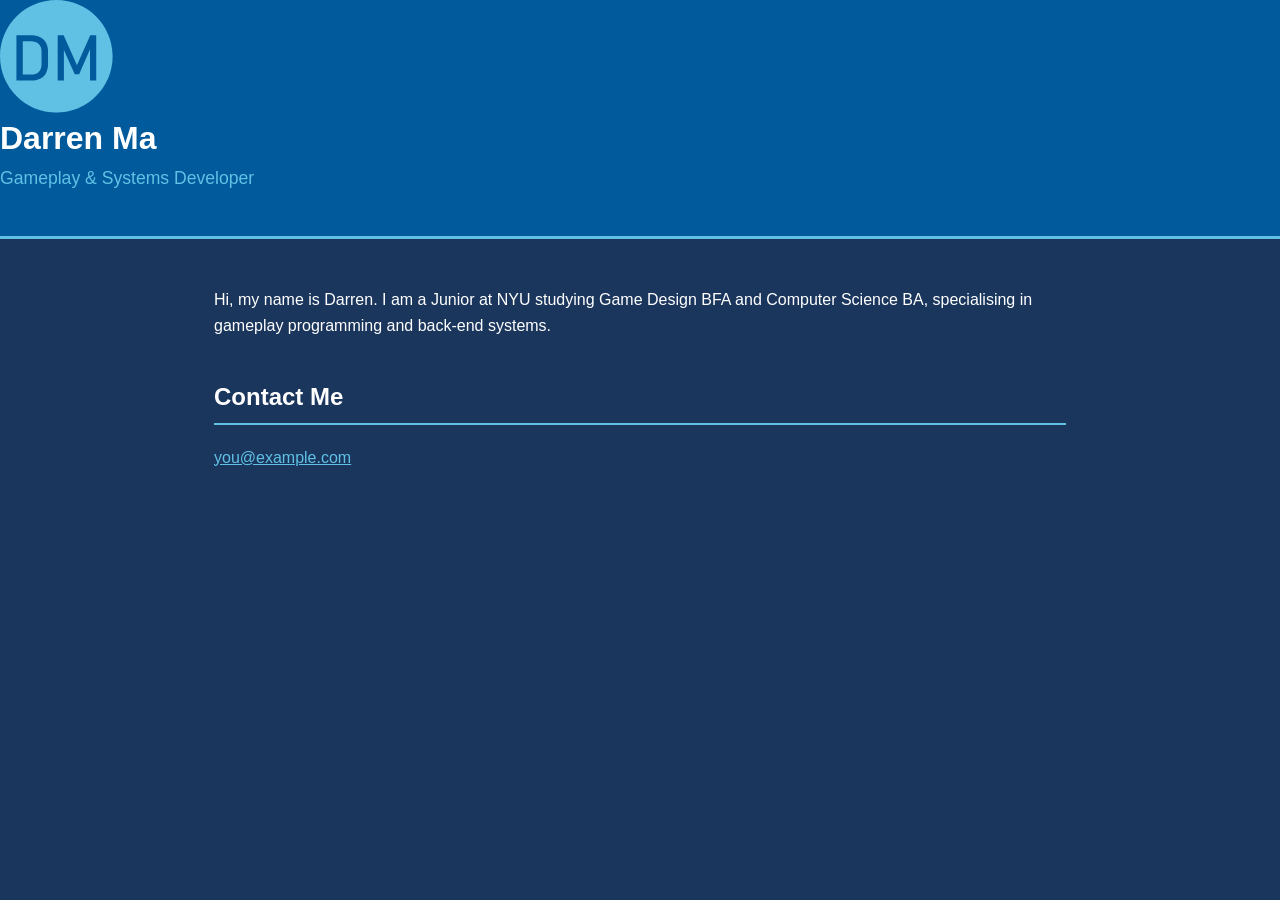
==== index.html @ 1d28086a "Updated Links" ====
<!DOCTYPE html>
<html lang="en">

<head>
  <meta charset="UTF-8">
  <meta name="viewport" content="width=device-width, initial-scale=1">
  <title>Darren Ma | Gameplay & Systems Developer</title>
  <meta name="description" content="Portfolio of Darren Ma, gameplay and systems developer.">
  <link rel="stylesheet" href="css/style.css">
</head>

<body>
  <header class="site-header">
    <a href="./index.html" class="logo" aria-label="Darren Ma home">
      <svg xmlns="http://www.w3.org/2000/svg" viewBox="0 0 338.34 317.59" role="img">
        <title>Darren Ma Game Development Portfolio</title>
        <a href="./index.html" class="logo" aria-label="Darren Ma home">
			<svg xmlns="http://www.w3.org/2000/svg" viewBox="0 0 338.34 317.59" role="img">
				<title>Darren Ma Game Development Portfolio</title>
				<path class="logo-fill" d="M109.27,123.81c-5.19-4.89-12.5-7.34-21.93-7.34h-23.12v93.69h23.12c9.43,0,16.74-2.45,21.93-7.34,5.19-4.89,7.78-11.79,7.78-20.7v-37.62c0-8.91-2.59-15.81-7.78-20.7Z"/>
				<path class="logo-fill" d="M158.8,0C71.1,0,0,71.1,0,158.8s71.1,158.8,158.8,158.8,158.8-71.1,158.8-158.8S246.5,0,158.8,0ZM135.42,181.42c0,9.67-1.9,17.93-5.71,24.79-3.81,6.86-9.36,12.07-16.66,15.64-7.29,3.58-16.07,5.36-26.32,5.36h-40.43v-127.79h40.52c10.25,0,19.01,1.79,26.28,5.36,7.26,3.57,12.8,8.79,16.61,15.64,3.81,6.86,5.71,15.12,5.71,24.79v36.21ZM253.81,227.21v-88.07l-30.59,70.31h-12.48l-30.59-68.6v86.36h-17.49v-127.79h16.79l37.53,84.38,37.53-84.38h16.79v127.79h-17.49Z"/>
			</svg>
		</a>
      </svg>
    </a>
    <div>
      <h1>Darren Ma</h1>
      <p class="tagline">Gameplay & Systems Developer</p>

	  <ul class="social-links">
		<li>
			<a href="https://github.com/darrenma16" aria-label="GitHub">
			<svg fill="currentColor" aria-hidden="true"><use href="images/icons.svg#icon-github"/></svg>
			</a>
		</li>
		<li>
			<a href="https://www.linkedin.com/in/darren-ma-b28ab3247/" aria-label="LinkedIn">
			<svg fill="currentColor" aria-hidden="true"><use href="images/icons.svg#icon-linkedin"/></svg>
			</a>
		</li>
		<li>
			<a href="https://darrenma16.itch.io/" aria-label="itch.io">
			<svg fill="currentColor" aria-hidden="true"><use href="images/icons.svg#icon-itchio"/></svg>
			</a>
		</li>
		<li>
			<a href="darrenmaholam16@gmail.com" aria-label="Email">
			<svg fill="currentColor" aria-hidden="true"><use href="images/icons.svg#icon-email"/></svg>
			</a>
		</li>
	</ul>
    </div>
  </header>

  <main>
    <section>
      <p>Hi, my name is Darren. I am a Junior at NYU studying Game Design BFA and
        Computer Science BA, specialising in gameplay programming and back-end systems.</p>
    </section>

    <section>
      <h2>Contact Me</h2>
      <p><a href="mailto:you@example.com">you@example.com</a></p>
    </section>
  </main>
</body>
</html>
---- css/style.css ----
:root {

  --blue-1: #1B365D;
  --blue-2: #005A9C;
  --blue-3: #60C1E5;
  --blue-4: #A0E0EF;

  --bg: var(--blue-1);
  --surface: var(--blue-2);
  --text: #ffffff;
  --accent: var(--blue-3);
  --accent-hover: var(--blue-4);
  --border: var(--blue-3);

  --font: Helvetica, Arial, sans-serif;
}

* { box-sizing: border-box; }

body {
  margin: 0;
  background: var(--bg);
  color: var(--text);
  font-family: var(--font);
  line-height: 1.6;
}

.site-header {
  background: var(--surface);
  border-bottom: 3px solid var(--border);
}

.header-inner,
main {
  max-width: 900px;
  margin: 0 auto;
  padding: 2rem 1.5rem;
}

.header-inner {
  display: flex;
  flex-wrap: wrap;
  align-items: center;
  gap: 1.5rem;
}

.social-links {
  display: flex;
  flex-wrap: wrap;
  gap: 1.25rem;
  list-style: none;
  padding: 0;
  margin: 0.75rem 0 0;
}

.social-links a {
  display: block;
  color: var(--accent);
  transition: color 0.3s ease, transform 0.2s ease;
}

.social-links a:hover,
.social-links a:focus-visible {
  color: #ffffff;
  transform: translateY(-2px);
}

.social-links svg {
  width: 32px;
  height: 32px;
  display: block;
}

.logo svg { width: 120px; height: auto; display: block; }
.logo-fill { fill: var(--accent); transition: fill 0.3s ease; }
.logo:hover .logo-fill,
.logo:focus-visible .logo-fill { fill: #ffffff; }

h1 { margin: 0; font-size: 2rem; }
h2 {
  margin-top: 2.5rem;
  padding-bottom: 0.4rem;
  border-bottom: 2px solid var(--border);
}
.tagline { margin: 0; font-size: 1.1rem; color: var(--accent); }

a { color: var(--accent); }
a:hover,
a:focus-visible { color: var(--accent-hover); }
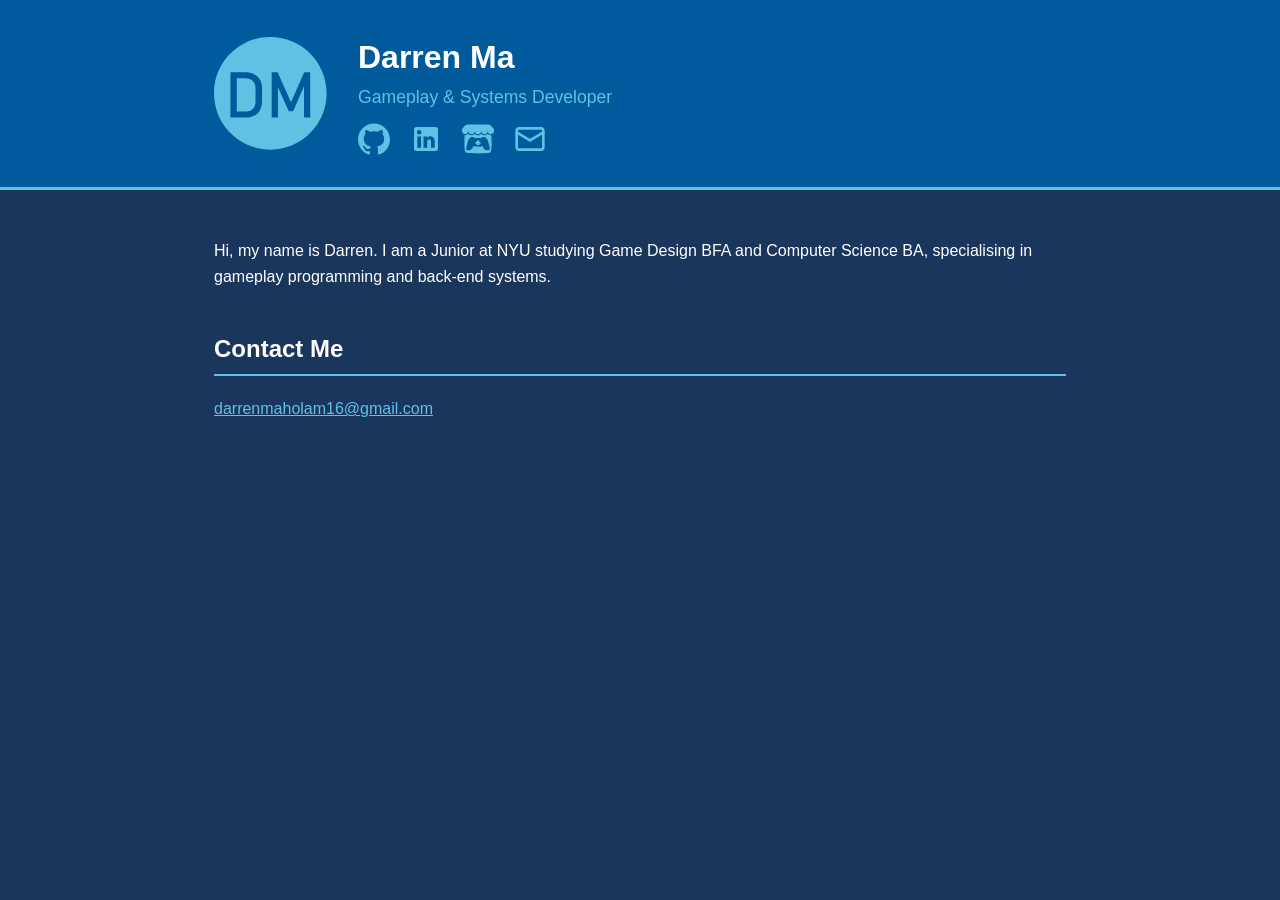
==== commit 4147a1b1: "Fixed Changes" ====
--- a/index.html
+++ b/index.html
@@ -10,45 +10,73 @@
 </head>
 
 <body>
+  <!-- Icon sprite (hidden, referenced by the links below) -->
+  <svg xmlns="http://www.w3.org/2000/svg" width="0" height="0"
+       style="position:absolute" aria-hidden="true">
+
+    <symbol id="icon-github" viewBox="0 0 24 24">
+      <path d="M12 .297c-6.63 0-12 5.373-12 12 0 5.303 3.438 9.8 8.205 11.385.6.113.82-.258.82-.577 0-.285-.01-1.04-.015-2.04-3.338.724-4.042-1.61-4.042-1.61C4.422 18.07 3.633 17.7 3.633 17.7c-1.087-.744.084-.729.084-.729 1.205.084 1.838 1.236 1.838 1.236 1.07 1.835 2.809 1.305 3.495.998.108-.776.417-1.305.76-1.605-2.665-.3-5.466-1.332-5.466-5.93 0-1.31.465-2.38 1.235-3.22-.135-.303-.54-1.523.105-3.176 0 0 1.005-.322 3.3 1.23.96-.267 1.98-.399 3-.405 1.02.006 2.04.138 3 .405 2.28-1.552 3.285-1.23 3.285-1.23.645 1.653.24 2.873.12 3.176.765.84 1.23 1.91 1.23 3.22 0 4.61-2.805 5.625-5.475 5.92.42.36.81 1.096.81 2.22 0 1.606-.015 2.896-.015 3.286 0 .315.21.69.825.57C20.565 22.092 24 17.592 24 12.297c0-6.627-5.373-12-12-12"/>
+    </symbol>
+
+    <symbol id="icon-linkedin" viewBox="0 0 24 24">
+      <path fill-rule="evenodd" clip-rule="evenodd" d="M19 3A2 2 0 0 1 21 5V19A2 2 0 0 1 19 21H5A2 2 0 0 1 3 19V5A2 2 0 0 1 5 3H19ZM18.5 18.5V13.2A3.26 3.26 0 0 0 15.24 9.94C14.39 9.94 13.4 10.46 12.92 11.24V10.13H10.13V18.5H12.92V13.57C12.92 12.8 13.54 12.17 14.31 12.17A1.4 1.4 0 0 1 15.71 13.57V18.5H18.5ZM6.88 8.56A1.68 1.68 0 0 0 8.56 6.88C8.56 5.95 7.81 5.19 6.88 5.19A1.69 1.69 0 0 0 5.19 6.88C5.19 7.81 5.95 8.56 6.88 8.56ZM8.27 18.5V10.13H5.5V18.5H8.27Z"/>
+    </symbol>
+
+    <symbol id="icon-itchio" viewBox="0 0 24 24">
+      <path d="M3.13 1.338C2.08 1.96.02 4.328 0 4.95v1.03c0 1.303 1.22 2.45 2.325 2.45 1.33 0 2.436-1.102 2.436-2.41 0 1.308 1.07 2.41 2.4 2.41 1.328 0 2.362-1.102 2.362-2.41 0 1.308 1.137 2.41 2.466 2.41h.024c1.33 0 2.466-1.102 2.466-2.41 0 1.308 1.034 2.41 2.363 2.41 1.33 0 2.4-1.102 2.4-2.41 0 1.308 1.106 2.41 2.435 2.41C22.78 8.43 24 7.282 24 5.98V4.95c-.02-.62-2.082-2.99-3.13-3.612-3.253-.114-5.508-.134-8.87-.133-3.362 0-7.945.053-8.87.133zm6.376 6.477a2.74 2.74 0 0 1-.468.602c-.5.49-1.19.795-1.947.795a2.786 2.786 0 0 1-1.95-.795c-.182-.178-.32-.37-.446-.59-.127.222-.303.412-.486.59a2.788 2.788 0 0 1-1.95.795c-.092 0-.187-.025-.264-.052-.107 1.113-.152 2.176-.168 2.95v.005l-.006 1.167c.02 2.334-.23 7.564 1.03 8.85 1.952.454 5.545.662 9.15.663 3.605 0 7.198-.21 9.15-.664 1.26-1.284 1.01-6.514 1.03-8.848l-.006-1.167v-.004c-.016-.775-.06-1.838-.168-2.95-.077.026-.172.052-.263.052a2.788 2.788 0 0 1-1.95-.795c-.184-.178-.36-.368-.486-.59-.127.22-.265.412-.447.59a2.786 2.786 0 0 1-1.95.794c-.76 0-1.446-.303-1.948-.793a2.74 2.74 0 0 1-.468-.602 2.738 2.738 0 0 1-.463.602 2.787 2.787 0 0 1-1.95.794h-.16a2.787 2.787 0 0 1-1.95-.793 2.738 2.738 0 0 1-.464-.602zm-2.004 2.59v.002c.795.002 1.5 0 2.373.953.687-.072 1.406-.108 2.125-.107.72 0 1.438.035 2.125.107.873-.953 1.578-.95 2.372-.953.376 0 1.876 0 2.92 2.934l1.123 4.028c.832 2.995-.266 3.068-1.636 3.07-2.03-.075-3.156-1.55-3.156-3.025-1.124.184-2.436.276-3.748.277-1.312 0-2.624-.093-3.748-.277 0 1.475-1.125 2.95-3.156 3.026-1.37-.004-2.468-.077-1.636-3.072l1.122-4.027c1.045-2.934 2.545-2.934 2.92-2.934zM12 12.714c-.002.002-2.14 1.964-2.523 2.662l1.4-.056v1.22c0 .056.56.033 1.123.007.562.026 1.124.05 1.124-.008v-1.22l1.4.055C14.138 14.677 12 12.713 12 12.713z"/>
+    </symbol>
+
+    <symbol id="icon-email" viewBox="0 0 24 24">
+      <g fill="none" stroke="currentColor" stroke-width="2"
+         stroke-linecap="round" stroke-linejoin="round">
+        <rect x="2" y="4" width="20" height="16" rx="2"/>
+        <path d="m22 7-10 6L2 7"/>
+      </g>
+    </symbol>
+
+  </svg>
+
   <header class="site-header">
-    <a href="./index.html" class="logo" aria-label="Darren Ma home">
-      <svg xmlns="http://www.w3.org/2000/svg" viewBox="0 0 338.34 317.59" role="img">
-        <title>Darren Ma Game Development Portfolio</title>
-        <a href="./index.html" class="logo" aria-label="Darren Ma home">
-			<svg xmlns="http://www.w3.org/2000/svg" viewBox="0 0 338.34 317.59" role="img">
-				<title>Darren Ma Game Development Portfolio</title>
-				<path class="logo-fill" d="M109.27,123.81c-5.19-4.89-12.5-7.34-21.93-7.34h-23.12v93.69h23.12c9.43,0,16.74-2.45,21.93-7.34,5.19-4.89,7.78-11.79,7.78-20.7v-37.62c0-8.91-2.59-15.81-7.78-20.7Z"/>
-				<path class="logo-fill" d="M158.8,0C71.1,0,0,71.1,0,158.8s71.1,158.8,158.8,158.8,158.8-71.1,158.8-158.8S246.5,0,158.8,0ZM135.42,181.42c0,9.67-1.9,17.93-5.71,24.79-3.81,6.86-9.36,12.07-16.66,15.64-7.29,3.58-16.07,5.36-26.32,5.36h-40.43v-127.79h40.52c10.25,0,19.01,1.79,26.28,5.36,7.26,3.57,12.8,8.79,16.61,15.64,3.81,6.86,5.71,15.12,5.71,24.79v36.21ZM253.81,227.21v-88.07l-30.59,70.31h-12.48l-30.59-68.6v86.36h-17.49v-127.79h16.79l37.53,84.38,37.53-84.38h16.79v127.79h-17.49Z"/>
-			</svg>
-		</a>
-      </svg>
-    </a>
-    <div>
-      <h1>Darren Ma</h1>
-      <p class="tagline">Gameplay & Systems Developer</p>
+    <div class="header-inner">
 
-	  <ul class="social-links">
-		<li>
-			<a href="https://github.com/darrenma16" aria-label="GitHub">
-			<svg fill="currentColor" aria-hidden="true"><use href="images/icons.svg#icon-github"/></svg>
-			</a>
-		</li>
-		<li>
-			<a href="https://www.linkedin.com/in/darren-ma-b28ab3247/" aria-label="LinkedIn">
-			<svg fill="currentColor" aria-hidden="true"><use href="images/icons.svg#icon-linkedin"/></svg>
-			</a>
-		</li>
-		<li>
-			<a href="https://darrenma16.itch.io/" aria-label="itch.io">
-			<svg fill="currentColor" aria-hidden="true"><use href="images/icons.svg#icon-itchio"/></svg>
-			</a>
-		</li>
-		<li>
-			<a href="darrenmaholam16@gmail.com" aria-label="Email">
-			<svg fill="currentColor" aria-hidden="true"><use href="images/icons.svg#icon-email"/></svg>
-			</a>
-		</li>
-	</ul>
+      <!-- Logo -->
+      <a href="./index.html" class="logo" aria-label="Darren Ma home">
+        <svg xmlns="http://www.w3.org/2000/svg" viewBox="0 0 338.34 317.59" role="img">
+          <title>Darren Ma Game Development Portfolio</title>
+          <path class="logo-fill" d="M109.27,123.81c-5.19-4.89-12.5-7.34-21.93-7.34h-23.12v93.69h23.12c9.43,0,16.74-2.45,21.93-7.34,5.19-4.89,7.78-11.79,7.78-20.7v-37.62c0-8.91-2.59-15.81-7.78-20.7Z"/>
+          <path class="logo-fill" d="M158.8,0C71.1,0,0,71.1,0,158.8s71.1,158.8,158.8,158.8,158.8-71.1,158.8-158.8S246.5,0,158.8,0ZM135.42,181.42c0,9.67-1.9,17.93-5.71,24.79-3.81,6.86-9.36,12.07-16.66,15.64-7.29,3.58-16.07,5.36-26.32,5.36h-40.43v-127.79h40.52c10.25,0,19.01,1.79,26.28,5.36,7.26,3.57,12.8,8.79,16.61,15.64,3.81,6.86,5.71,15.12,5.71,24.79v36.21ZM253.81,227.21v-88.07l-30.59,70.31h-12.48l-30.59-68.6v86.36h-17.49v-127.79h16.79l37.53,84.38,37.53-84.38h16.79v127.79h-17.49Z"/>
+        </svg>
+      </a>
+
+      <!-- Name, tagline, links -->
+      <div>
+        <h1>Darren Ma</h1>
+        <p class="tagline">Gameplay & Systems Developer</p>
+
+        <ul class="social-links">
+          <li>
+            <a href="https://github.com/darrenma16" aria-label="GitHub">
+              <svg fill="currentColor" aria-hidden="true"><use href="#icon-github"/></svg>
+            </a>
+          </li>
+          <li>
+            <a href="https://www.linkedin.com/in/darren-ma-b28ab3247/" aria-label="LinkedIn">
+              <svg fill="currentColor" aria-hidden="true"><use href="#icon-linkedin"/></svg>
+            </a>
+          </li>
+          <li>
+            <a href="https://darrenma16.itch.io/" aria-label="itch.io">
+              <svg fill="currentColor" aria-hidden="true"><use href="#icon-itchio"/></svg>
+            </a>
+          </li>
+          <li>
+            <a href="mailto:darrenmaholam16@gmail.com" aria-label="Email">
+              <svg fill="currentColor" aria-hidden="true"><use href="#icon-email"/></svg>
+            </a>
+          </li>
+        </ul>
+      </div>
+
     </div>
   </header>
 
@@ -60,8 +88,9 @@
 
     <section>
       <h2>Contact Me</h2>
-      <p><a href="mailto:you@example.com">you@example.com</a></p>
+      <p><a href="mailto:darrenmaholam16@gmail.com">darrenmaholam16@gmail.com</a></p>
     </section>
   </main>
 </body>
+
 </html>
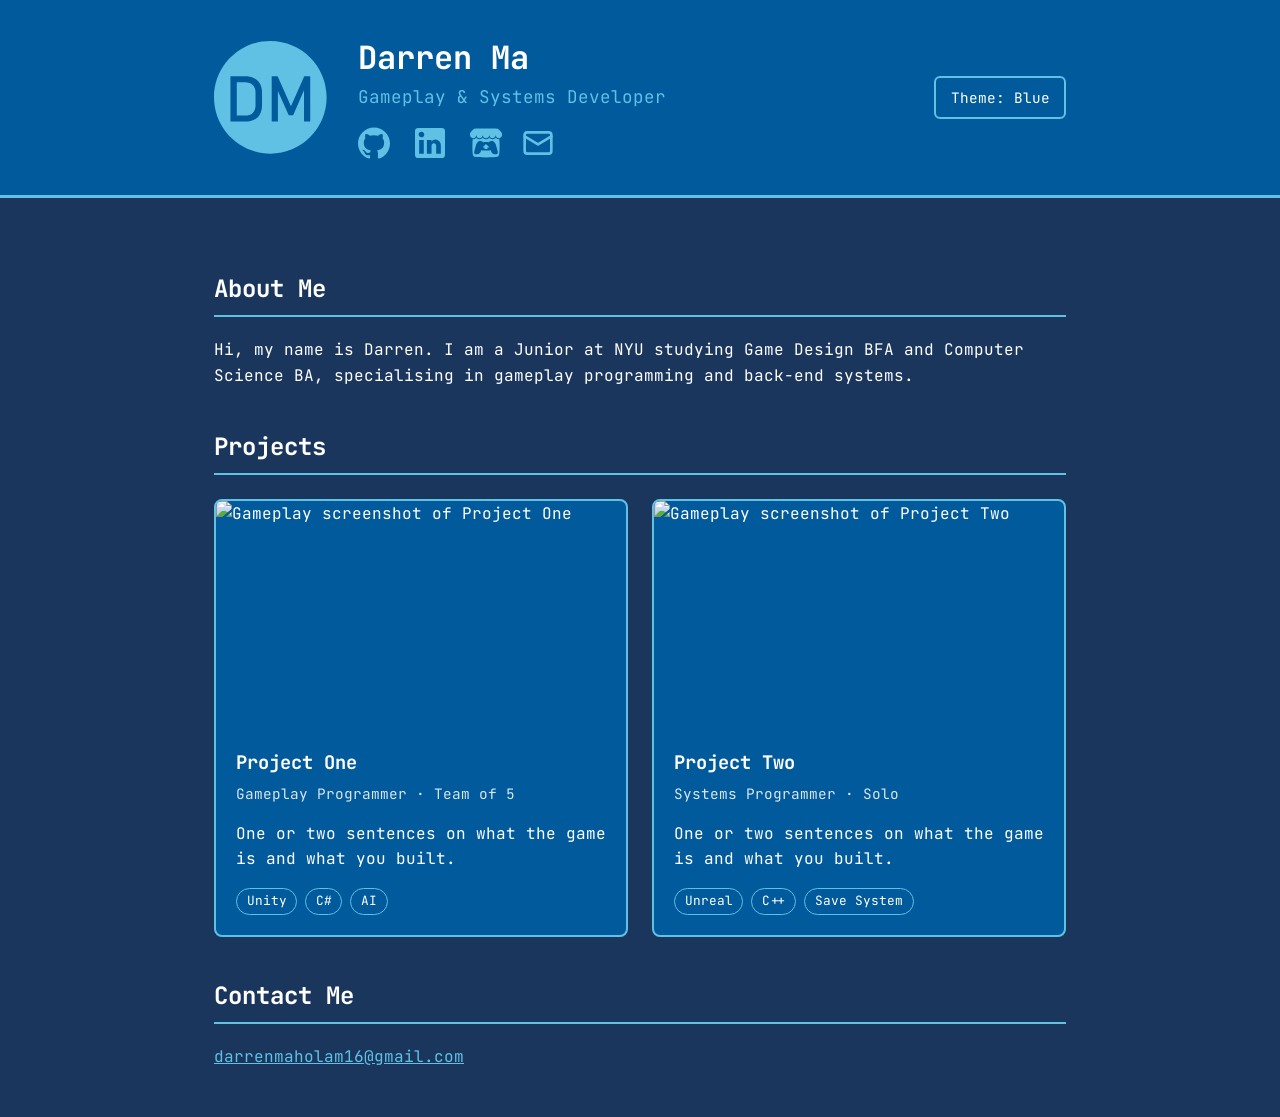
==== commit 7af3e391: "Initial Projects Layout" ====
--- a/index.html
+++ b/index.html
@@ -1,96 +1,162 @@
 <!DOCTYPE html>
 <html lang="en">
 
+<script>
+  try {
+    var saved = localStorage.getItem("theme");
+    if (saved) document.documentElement.setAttribute("data-theme", saved);
+  } 
+  catch (e) {
+
+  }
+</script>
+
 <head>
-  <meta charset="UTF-8">
-  <meta name="viewport" content="width=device-width, initial-scale=1">
-  <title>Darren Ma | Gameplay & Systems Developer</title>
-  <meta name="description" content="Portfolio of Darren Ma, gameplay and systems developer.">
-  <link rel="stylesheet" href="css/style.css">
+  	<meta charset="UTF-8">
+  	<meta name="viewport" content="width=device-width, initial-scale=1">
+  	<title>Darren Ma | Gameplay & Systems Developer</title>
+  	<meta name="description" content="Portfolio of Darren Ma, gameplay and systems developer.">
+  	<link rel="stylesheet" href="css/style.css">
+
+  	<link rel="preconnect" href="https://fonts.googleapis.com">
+	<link rel="preconnect" href="https://fonts.gstatic.com" crossorigin>
+	<link href="https://fonts.googleapis.com/css2?family=JetBrains+Mono:wght@400;700&display=swap" rel="stylesheet">
 </head>
 
 <body>
-  <!-- Icon sprite (hidden, referenced by the links below) -->
-  <svg xmlns="http://www.w3.org/2000/svg" width="0" height="0"
-       style="position:absolute" aria-hidden="true">
+	<svg xmlns="http://www.w3.org/2000/svg" width="0" height="0"
+		style="position:absolute" aria-hidden="true">
 
-    <symbol id="icon-github" viewBox="0 0 24 24">
-      <path d="M12 .297c-6.63 0-12 5.373-12 12 0 5.303 3.438 9.8 8.205 11.385.6.113.82-.258.82-.577 0-.285-.01-1.04-.015-2.04-3.338.724-4.042-1.61-4.042-1.61C4.422 18.07 3.633 17.7 3.633 17.7c-1.087-.744.084-.729.084-.729 1.205.084 1.838 1.236 1.838 1.236 1.07 1.835 2.809 1.305 3.495.998.108-.776.417-1.305.76-1.605-2.665-.3-5.466-1.332-5.466-5.93 0-1.31.465-2.38 1.235-3.22-.135-.303-.54-1.523.105-3.176 0 0 1.005-.322 3.3 1.23.96-.267 1.98-.399 3-.405 1.02.006 2.04.138 3 .405 2.28-1.552 3.285-1.23 3.285-1.23.645 1.653.24 2.873.12 3.176.765.84 1.23 1.91 1.23 3.22 0 4.61-2.805 5.625-5.475 5.92.42.36.81 1.096.81 2.22 0 1.606-.015 2.896-.015 3.286 0 .315.21.69.825.57C20.565 22.092 24 17.592 24 12.297c0-6.627-5.373-12-12-12"/>
-    </symbol>
+		<symbol id="icon-github" viewBox="0 0 24 24">
+		<path d="M12 .297c-6.63 0-12 5.373-12 12 0 5.303 3.438 9.8 8.205 11.385.6.113.82-.258.82-.577 0-.285-.01-1.04-.015-2.04-3.338.724-4.042-1.61-4.042-1.61C4.422 18.07 3.633 17.7 3.633 17.7c-1.087-.744.084-.729.084-.729 1.205.084 1.838 1.236 1.838 1.236 1.07 1.835 2.809 1.305 3.495.998.108-.776.417-1.305.76-1.605-2.665-.3-5.466-1.332-5.466-5.93 0-1.31.465-2.38 1.235-3.22-.135-.303-.54-1.523.105-3.176 0 0 1.005-.322 3.3 1.23.96-.267 1.98-.399 3-.405 1.02.006 2.04.138 3 .405 2.28-1.552 3.285-1.23 3.285-1.23.645 1.653.24 2.873.12 3.176.765.84 1.23 1.91 1.23 3.22 0 4.61-2.805 5.625-5.475 5.92.42.36.81 1.096.81 2.22 0 1.606-.015 2.896-.015 3.286 0 .315.21.69.825.57C20.565 22.092 24 17.592 24 12.297c0-6.627-5.373-12-12-12"/>
+		</symbol>
 
-    <symbol id="icon-linkedin" viewBox="0 0 24 24">
-      <path fill-rule="evenodd" clip-rule="evenodd" d="M19 3A2 2 0 0 1 21 5V19A2 2 0 0 1 19 21H5A2 2 0 0 1 3 19V5A2 2 0 0 1 5 3H19ZM18.5 18.5V13.2A3.26 3.26 0 0 0 15.24 9.94C14.39 9.94 13.4 10.46 12.92 11.24V10.13H10.13V18.5H12.92V13.57C12.92 12.8 13.54 12.17 14.31 12.17A1.4 1.4 0 0 1 15.71 13.57V18.5H18.5ZM6.88 8.56A1.68 1.68 0 0 0 8.56 6.88C8.56 5.95 7.81 5.19 6.88 5.19A1.69 1.69 0 0 0 5.19 6.88C5.19 7.81 5.95 8.56 6.88 8.56ZM8.27 18.5V10.13H5.5V18.5H8.27Z"/>
-    </symbol>
+		<symbol id="icon-linkedin" viewBox="0 0 24 24">
+		<path fill-rule="evenodd" clip-rule="evenodd" d="M19 3A2 2 0 0 1 21 5V19A2 2 0 0 1 19 21H5A2 2 0 0 1 3 19V5A2 2 0 0 1 5 3H19ZM18.5 18.5V13.2A3.26 3.26 0 0 0 15.24 9.94C14.39 9.94 13.4 10.46 12.92 11.24V10.13H10.13V18.5H12.92V13.57C12.92 12.8 13.54 12.17 14.31 12.17A1.4 1.4 0 0 1 15.71 13.57V18.5H18.5ZM6.88 8.56A1.68 1.68 0 0 0 8.56 6.88C8.56 5.95 7.81 5.19 6.88 5.19A1.69 1.69 0 0 0 5.19 6.88C5.19 7.81 5.95 8.56 6.88 8.56ZM8.27 18.5V10.13H5.5V18.5H8.27Z"/>
+		</symbol>
 
-    <symbol id="icon-itchio" viewBox="0 0 24 24">
-      <path d="M3.13 1.338C2.08 1.96.02 4.328 0 4.95v1.03c0 1.303 1.22 2.45 2.325 2.45 1.33 0 2.436-1.102 2.436-2.41 0 1.308 1.07 2.41 2.4 2.41 1.328 0 2.362-1.102 2.362-2.41 0 1.308 1.137 2.41 2.466 2.41h.024c1.33 0 2.466-1.102 2.466-2.41 0 1.308 1.034 2.41 2.363 2.41 1.33 0 2.4-1.102 2.4-2.41 0 1.308 1.106 2.41 2.435 2.41C22.78 8.43 24 7.282 24 5.98V4.95c-.02-.62-2.082-2.99-3.13-3.612-3.253-.114-5.508-.134-8.87-.133-3.362 0-7.945.053-8.87.133zm6.376 6.477a2.74 2.74 0 0 1-.468.602c-.5.49-1.19.795-1.947.795a2.786 2.786 0 0 1-1.95-.795c-.182-.178-.32-.37-.446-.59-.127.222-.303.412-.486.59a2.788 2.788 0 0 1-1.95.795c-.092 0-.187-.025-.264-.052-.107 1.113-.152 2.176-.168 2.95v.005l-.006 1.167c.02 2.334-.23 7.564 1.03 8.85 1.952.454 5.545.662 9.15.663 3.605 0 7.198-.21 9.15-.664 1.26-1.284 1.01-6.514 1.03-8.848l-.006-1.167v-.004c-.016-.775-.06-1.838-.168-2.95-.077.026-.172.052-.263.052a2.788 2.788 0 0 1-1.95-.795c-.184-.178-.36-.368-.486-.59-.127.22-.265.412-.447.59a2.786 2.786 0 0 1-1.95.794c-.76 0-1.446-.303-1.948-.793a2.74 2.74 0 0 1-.468-.602 2.738 2.738 0 0 1-.463.602 2.787 2.787 0 0 1-1.95.794h-.16a2.787 2.787 0 0 1-1.95-.793 2.738 2.738 0 0 1-.464-.602zm-2.004 2.59v.002c.795.002 1.5 0 2.373.953.687-.072 1.406-.108 2.125-.107.72 0 1.438.035 2.125.107.873-.953 1.578-.95 2.372-.953.376 0 1.876 0 2.92 2.934l1.123 4.028c.832 2.995-.266 3.068-1.636 3.07-2.03-.075-3.156-1.55-3.156-3.025-1.124.184-2.436.276-3.748.277-1.312 0-2.624-.093-3.748-.277 0 1.475-1.125 2.95-3.156 3.026-1.37-.004-2.468-.077-1.636-3.072l1.122-4.027c1.045-2.934 2.545-2.934 2.92-2.934zM12 12.714c-.002.002-2.14 1.964-2.523 2.662l1.4-.056v1.22c0 .056.56.033 1.123.007.562.026 1.124.05 1.124-.008v-1.22l1.4.055C14.138 14.677 12 12.713 12 12.713z"/>
-    </symbol>
+		<symbol id="icon-itchio" viewBox="0 0 24 24">
+		<path d="M3.13 1.338C2.08 1.96.02 4.328 0 4.95v1.03c0 1.303 1.22 2.45 2.325 2.45 1.33 0 2.436-1.102 2.436-2.41 0 1.308 1.07 2.41 2.4 2.41 1.328 0 2.362-1.102 2.362-2.41 0 1.308 1.137 2.41 2.466 2.41h.024c1.33 0 2.466-1.102 2.466-2.41 0 1.308 1.034 2.41 2.363 2.41 1.33 0 2.4-1.102 2.4-2.41 0 1.308 1.106 2.41 2.435 2.41C22.78 8.43 24 7.282 24 5.98V4.95c-.02-.62-2.082-2.99-3.13-3.612-3.253-.114-5.508-.134-8.87-.133-3.362 0-7.945.053-8.87.133zm6.376 6.477a2.74 2.74 0 0 1-.468.602c-.5.49-1.19.795-1.947.795a2.786 2.786 0 0 1-1.95-.795c-.182-.178-.32-.37-.446-.59-.127.222-.303.412-.486.59a2.788 2.788 0 0 1-1.95.795c-.092 0-.187-.025-.264-.052-.107 1.113-.152 2.176-.168 2.95v.005l-.006 1.167c.02 2.334-.23 7.564 1.03 8.85 1.952.454 5.545.662 9.15.663 3.605 0 7.198-.21 9.15-.664 1.26-1.284 1.01-6.514 1.03-8.848l-.006-1.167v-.004c-.016-.775-.06-1.838-.168-2.95-.077.026-.172.052-.263.052a2.788 2.788 0 0 1-1.95-.795c-.184-.178-.36-.368-.486-.59-.127.22-.265.412-.447.59a2.786 2.786 0 0 1-1.95.794c-.76 0-1.446-.303-1.948-.793a2.74 2.74 0 0 1-.468-.602 2.738 2.738 0 0 1-.463.602 2.787 2.787 0 0 1-1.95.794h-.16a2.787 2.787 0 0 1-1.95-.793 2.738 2.738 0 0 1-.464-.602zm-2.004 2.59v.002c.795.002 1.5 0 2.373.953.687-.072 1.406-.108 2.125-.107.72 0 1.438.035 2.125.107.873-.953 1.578-.95 2.372-.953.376 0 1.876 0 2.92 2.934l1.123 4.028c.832 2.995-.266 3.068-1.636 3.07-2.03-.075-3.156-1.55-3.156-3.025-1.124.184-2.436.276-3.748.277-1.312 0-2.624-.093-3.748-.277 0 1.475-1.125 2.95-3.156 3.026-1.37-.004-2.468-.077-1.636-3.072l1.122-4.027c1.045-2.934 2.545-2.934 2.92-2.934zM12 12.714c-.002.002-2.14 1.964-2.523 2.662l1.4-.056v1.22c0 .056.56.033 1.123.007.562.026 1.124.05 1.124-.008v-1.22l1.4.055C14.138 14.677 12 12.713 12 12.713z"/>
+		</symbol>
 
-    <symbol id="icon-email" viewBox="0 0 24 24">
-      <g fill="none" stroke="currentColor" stroke-width="2"
-         stroke-linecap="round" stroke-linejoin="round">
-        <rect x="2" y="4" width="20" height="16" rx="2"/>
-        <path d="m22 7-10 6L2 7"/>
-      </g>
-    </symbol>
+		<symbol id="icon-email" viewBox="0 0 24 24">
+		<g fill="none" stroke="currentColor" stroke-width="2"
+			stroke-linecap="round" stroke-linejoin="round">
+			<rect x="2" y="4" width="20" height="16" rx="2"/>
+			<path d="m22 7-10 6L2 7"/>
+		</g>
+		</symbol>
 
-  </svg>
+	</svg>
 
-  <header class="site-header">
-    <div class="header-inner">
+	<header class="site-header">
+		<div class="header-inner">
 
-      <!-- Logo -->
-      <a href="./index.html" class="logo" aria-label="Darren Ma home">
-        <svg xmlns="http://www.w3.org/2000/svg" viewBox="0 0 338.34 317.59" role="img">
-          <title>Darren Ma Game Development Portfolio</title>
-          <path class="logo-fill" d="M109.27,123.81c-5.19-4.89-12.5-7.34-21.93-7.34h-23.12v93.69h23.12c9.43,0,16.74-2.45,21.93-7.34,5.19-4.89,7.78-11.79,7.78-20.7v-37.62c0-8.91-2.59-15.81-7.78-20.7Z"/>
-          <path class="logo-fill" d="M158.8,0C71.1,0,0,71.1,0,158.8s71.1,158.8,158.8,158.8,158.8-71.1,158.8-158.8S246.5,0,158.8,0ZM135.42,181.42c0,9.67-1.9,17.93-5.71,24.79-3.81,6.86-9.36,12.07-16.66,15.64-7.29,3.58-16.07,5.36-26.32,5.36h-40.43v-127.79h40.52c10.25,0,19.01,1.79,26.28,5.36,7.26,3.57,12.8,8.79,16.61,15.64,3.81,6.86,5.71,15.12,5.71,24.79v36.21ZM253.81,227.21v-88.07l-30.59,70.31h-12.48l-30.59-68.6v86.36h-17.49v-127.79h16.79l37.53,84.38,37.53-84.38h16.79v127.79h-17.49Z"/>
-        </svg>
-      </a>
+		<!-- Logo -->
+		<a href="./index.html" class="logo" aria-label="Darren Ma home">
+			<svg xmlns="http://www.w3.org/2000/svg" viewBox="0 0 338.34 317.59" role="img">
+			<title>Darren Ma Game Development Portfolio</title>
+			<path class="logo-fill" d="M109.27,123.81c-5.19-4.89-12.5-7.34-21.93-7.34h-23.12v93.69h23.12c9.43,0,16.74-2.45,21.93-7.34,5.19-4.89,7.78-11.79,7.78-20.7v-37.62c0-8.91-2.59-15.81-7.78-20.7Z"/>
+			<path class="logo-fill" d="M158.8,0C71.1,0,0,71.1,0,158.8s71.1,158.8,158.8,158.8,158.8-71.1,158.8-158.8S246.5,0,158.8,0ZM135.42,181.42c0,9.67-1.9,17.93-5.71,24.79-3.81,6.86-9.36,12.07-16.66,15.64-7.29,3.58-16.07,5.36-26.32,5.36h-40.43v-127.79h40.52c10.25,0,19.01,1.79,26.28,5.36,7.26,3.57,12.8,8.79,16.61,15.64,3.81,6.86,5.71,15.12,5.71,24.79v36.21ZM253.81,227.21v-88.07l-30.59,70.31h-12.48l-30.59-68.6v86.36h-17.49v-127.79h16.79l37.53,84.38,37.53-84.38h16.79v127.79h-17.49Z"/>
+			</svg>
+		</a>
 
-      <!-- Name, tagline, links -->
-      <div>
-        <h1>Darren Ma</h1>
-        <p class="tagline">Gameplay & Systems Developer</p>
+		<!-- Name, tagline, links -->
+		<div class = "header-text">
+			<h1>Darren Ma</h1>
+			<p class="tagline">Gameplay & Systems Developer</p>
 
-        <ul class="social-links">
-          <li>
-            <a href="https://github.com/darrenma16" aria-label="GitHub">
-              <svg fill="currentColor" aria-hidden="true"><use href="#icon-github"/></svg>
-            </a>
-          </li>
-          <li>
-            <a href="https://www.linkedin.com/in/darren-ma-b28ab3247/" aria-label="LinkedIn">
-              <svg fill="currentColor" aria-hidden="true"><use href="#icon-linkedin"/></svg>
-            </a>
-          </li>
-          <li>
-            <a href="https://darrenma16.itch.io/" aria-label="itch.io">
-              <svg fill="currentColor" aria-hidden="true"><use href="#icon-itchio"/></svg>
-            </a>
-          </li>
-          <li>
-            <a href="mailto:darrenmaholam16@gmail.com" aria-label="Email">
-              <svg fill="currentColor" aria-hidden="true"><use href="#icon-email"/></svg>
-            </a>
-          </li>
-        </ul>
-      </div>
+			<ul class="social-links">
+			<li>
+				<a href="https://github.com/darrenma16" aria-label="GitHub">
+				<svg fill="currentColor" aria-hidden="true"><use href="#icon-github"/></svg>
+				</a>
+			</li>
+			<li>
+				<a href="https://www.linkedin.com/in/darren-ma-b28ab3247/" aria-label="LinkedIn">
+				<svg class="icon-linkedin" fill="currentColor" aria-hidden="true"><use href="#icon-linkedin"/></svg>
+				</a>
+			</li>
+			<li>
+				<a href="https://darrenma16.itch.io/" aria-label="itch.io">
+				<svg fill="currentColor" aria-hidden="true"><use href="#icon-itchio"/></svg>
+				</a>
+			</li>
+			<li>
+				<a href="mailto:darrenmaholam16@gmail.com" aria-label="Email">
+				<svg fill="currentColor" aria-hidden="true"><use href="#icon-email"/></svg>
+				</a>
+			</li>
+			</ul>
+		</div>
+		
+		<!-- Button -->
+		<div>
+			<button class = "theme-toggle" id = "theme-toggle" type = "button">Theme</button>
+		</div>
+	</header>
 
-    </div>
-  </header>
+	<main>
+		<h2>About Me</h2>
+		<section>
+			<p>
+				Hi, my name is Darren. I am a Junior at NYU studying Game Design BFA and
+				Computer Science BA, specialising in gameplay programming and back-end systems.
+			</p>
+		</section>
 
-  <main>
-    <section>
-      <p>Hi, my name is Darren. I am a Junior at NYU studying Game Design BFA and
-        Computer Science BA, specialising in gameplay programming and back-end systems.</p>
-    </section>
+		<section id="projects">
 
-    <section>
-      <h2>Contact Me</h2>
-      <p><a href="mailto:darrenmaholam16@gmail.com">darrenmaholam16@gmail.com</a></p>
-    </section>
-  </main>
+		<h2>Projects</h2>
+
+		<ul class="projects-grid">
+
+			<li>
+			<article class="project-card">
+				<img src="images/projects/project-one.jpg" alt="Gameplay screenshot of Project One"
+					width="640" height="360" loading="lazy">
+				<div class="project-body">
+				<h3><a href="projects/project-one.html">Project One</a></h3>
+				<p class="project-role">Gameplay Programmer · Team of 5</p>
+				<p>One or two sentences on what the game is and what you built.</p>
+				<ul class="project-tags">
+					<li>Unity</li>
+					<li>C#</li>
+					<li>AI</li>
+				</ul>
+				</div>
+			</article>
+			</li>
+
+			<li>
+			<article class="project-card">
+				<img src="images/projects/project-two.jpg" alt="Gameplay screenshot of Project Two"
+					width="640" height="360" loading="lazy">
+				<div class="project-body">
+				<h3><a href="projects/project-two.html">Project Two</a></h3>
+				<p class="project-role">Systems Programmer · Solo</p>
+				<p>One or two sentences on what the game is and what you built.</p>
+				<ul class="project-tags">
+					<li>Unreal</li>
+					<li>C++</li>
+					<li>Save System</li>
+				</ul>
+				</div>
+			</article>
+			</li>
+
+		</ul>
+		</section>
+
+		<section>
+			<h2>Contact Me</h2>
+			<p>
+				<a href="mailto:darrenmaholam16@gmail.com">darrenmaholam16@gmail.com</a>
+			</p>
+		</section>
+	</main>
+
+	<script src="js/theme.js"></script>
 </body>
 
 </html>
--- a/css/style.css
+++ b/css/style.css
@@ -1,3 +1,4 @@
+/* Default Colour Theme */
 :root {
 
   --blue-1: #1B365D;
@@ -12,7 +13,31 @@
   --accent-hover: var(--blue-4);
   --border: var(--blue-3);
 
-  --font: Helvetica, Arial, sans-serif;
+  --font-mono: "JetBrains Mono", Consolas, Menlo, monospace;
+}
+
+/* Terminal Colour Theme */
+:root[data-theme="terminal"] {
+  --bg: #0c0c0c;
+  --surface: #141414;
+  --text: #d0ffd0;
+  --accent: #33ff33;
+  --accent-text: #33ff33;
+  --accent-hover: #b6ffb6;
+  --border: #1f7a1f;
+  --font: "JetBrains Mono", Consolas, Menlo, monospace;
+}
+
+/* VS Code Colour Theme */
+:root[data-theme="vscode"] {
+  --bg: #1e1e1e;
+  --surface: #252526;
+  --text: #d4d4d4;
+  --accent: #569cd6;
+  --accent-text: #9cdcfe;
+  --accent-hover: #9cdcfe;
+  --border: #3c3c3c;
+  --font: "JetBrains Mono", Consolas, Menlo, monospace;
 }
 
 * { box-sizing: border-box; }
@@ -21,13 +46,23 @@
   margin: 0;
   background: var(--bg);
   color: var(--text);
-  font-family: var(--font);
+  font-family: var(--font-mono);
   line-height: 1.6;
+
+  transition: background-color 0.03s ease, color 0.3s ease;
+  
+  /*  */
+  cursor: default;
 }
 
 .site-header {
   background: var(--surface);
   border-bottom: 3px solid var(--border);
+  position: relative;
+}
+
+.header-text{
+  flex: 1 1 16rem;
 }
 
 .header-inner,
@@ -47,6 +82,7 @@
 .social-links {
   display: flex;
   flex-wrap: wrap;
+  align-items: center;
   gap: 1.25rem;
   list-style: none;
   padding: 0;
@@ -61,7 +97,7 @@
 
 .social-links a:hover,
 .social-links a:focus-visible {
-  color: #ffffff;
+  color: var(--accent-hover);
   transform: translateY(-2px);
 }
 
@@ -71,12 +107,25 @@
   display: block;
 }
 
+.social-links .icon-linkedin {
+  width: 40px;
+  height: 40px;
+}
+
 .logo svg { width: 120px; height: auto; display: block; }
 .logo-fill { fill: var(--accent); transition: fill 0.3s ease; }
 .logo:hover .logo-fill,
-.logo:focus-visible .logo-fill { fill: #ffffff; }
-
-h1 { margin: 0; font-size: 2rem; }
+.logo:focus-visible .logo-fill { fill: var(--accent-hover); }
+
+h1, h2, .tagline {
+  font-family: var(--font-mono);
+}
+
+h1 { 
+  margin: 0; 
+  font-size: 2rem; 
+}
+
 h2 {
   margin-top: 2.5rem;
   padding-bottom: 0.4rem;
@@ -86,4 +135,129 @@
 
 a { color: var(--accent); }
 a:hover,
-a:focus-visible { color: var(--accent-hover); }+a:focus-visible { color: var(--accent-hover); }
+
+/* Theme Buttons */
+.theme-toggle {
+  margin-left: auto;
+  align-self: flex-end;
+  padding: 0.5rem 0.9rem;
+  font: inherit;
+  font-size: 0.9rem;
+  color: var(--text);
+  background: transparent;
+  border: 2px solid var(--border);
+  border-radius: 6px;
+  cursor: pointer;
+  transition: border-color 0.3s ease, color 0.3s ease;
+}
+
+.theme-toggle:hover,
+.theme-toggle:focus-visible {
+  color: var(--accent-hover);
+  border-color: var(--accent-hover);
+}
+
+/* Projects Grid and Cards */
+.projects-grid {
+  display: grid;
+  gap: 1.5rem;
+  list-style: none;
+  padding: 0;
+  margin: 1.5rem 0 0;
+}
+
+.project-card {
+  /* anchors the stretched link */
+  position: relative;
+  height: 100%;
+  background: var(--surface);
+  border: 2px solid var(--border);
+  border-radius: 8px;
+  overflow: hidden;
+  transition: transform 0.2s ease, border-color 0.3s ease;
+}
+
+.project-card:hover,
+.project-card:focus-within {
+  transform: translateY(-4px);
+  border-color: var(--accent-hover);
+}
+
+.project-card img {
+  display: block;
+  width: 100%;
+  height: auto;
+  aspect-ratio: 16 / 9;
+  object-fit: cover;
+}
+
+.project-body { padding: 1rem 1.25rem 1.25rem; }
+
+.project-body h3 { margin: 0 0 0.25rem; }
+
+.project-body h3 a {
+  color: var(--accent-text);
+  text-decoration: none;
+}
+
+/* makes the whole card clickable */
+.project-body h3 a::after {
+  content: "";
+  position: absolute;
+  inset: 0;
+}
+
+.project-card:focus-within { outline: 2px solid var(--accent-hover); outline-offset: 2px; }
+
+.project-role { margin: 0 0 0.75rem; font-size: 0.9rem; opacity: 0.85; }
+
+.project-tags {
+  display: flex;
+  flex-wrap: wrap;
+  gap: 0.5rem;
+  list-style: none;
+  padding: 0;
+  margin: 0.75rem 0 0;
+}
+
+.project-tags li {
+  font-size: 0.8rem;
+  padding: 0.15rem 0.6rem;
+  border: 1px solid var(--border);
+  border-radius: 999px;
+}
+
+/* Mobile default */
+.header-inner {
+  display: flex;
+  flex-wrap: wrap;
+  gap: 1.5rem;
+}
+
+.logo svg { 
+  width: 90px; 
+}
+
+.theme-toggle {
+  /* make buttons full-width on phones, easy to tap */
+  width: 100%;
+  margin-left: 0;
+}
+
+/* Tablet and Larger */
+@media (min-width: 768px) {
+  .logo svg { 
+    width: 120px; 
+  }
+
+  .theme-toggle {
+    width: auto;
+    margin-left: auto;
+    align-self: flex-end;
+  }
+
+  .projects-grid { 
+    grid-template-columns: repeat(2, 1fr); 
+  }
+}
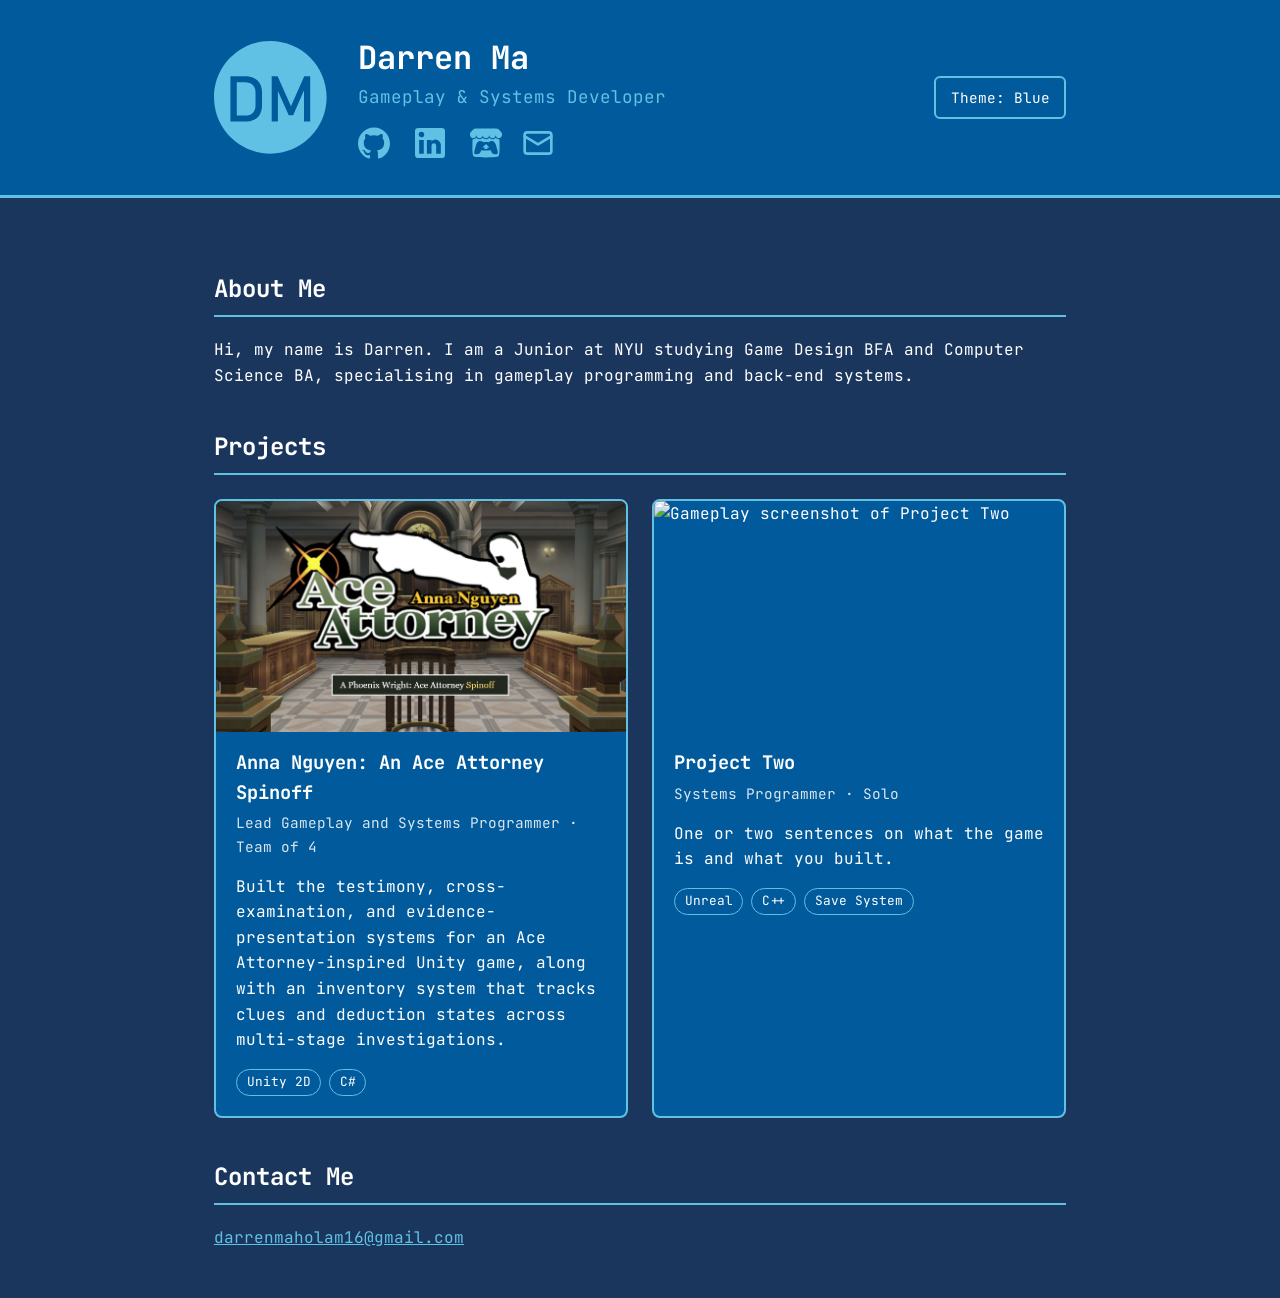
==== commit af11b546: "Added Photo & Description for Project 1" ====
--- a/index.html
+++ b/index.html
@@ -112,37 +112,41 @@
 		<ul class="projects-grid">
 
 			<li>
-			<article class="project-card">
-				<img src="images/projects/project-one.jpg" alt="Gameplay screenshot of Project One"
-					width="640" height="360" loading="lazy">
-				<div class="project-body">
-				<h3><a href="projects/project-one.html">Project One</a></h3>
-				<p class="project-role">Gameplay Programmer · Team of 5</p>
-				<p>One or two sentences on what the game is and what you built.</p>
-				<ul class="project-tags">
-					<li>Unity</li>
-					<li>C#</li>
-					<li>AI</li>
-				</ul>
-				</div>
-			</article>
+				<article class="project-card">
+					<img src="/images/Project_Banner_AceAttorneyClone.png" alt="Gameplay Screenshot of Ace Attorney Spinoff Project"
+						width="640" height="360" loading="lazy">
+					<div class="project-body">
+						<h3><a href="projects/project-one.html">Anna Nguyen: An Ace Attorney Spinoff</a></h3>
+						<p class="project-role">Lead Gameplay and Systems Programmer · Team of 4</p>
+						<p>
+							Built the testimony, cross-examination, and evidence-presentation systems for an Ace Attorney-inspired Unity game,
+							 along with an inventory system that tracks clues and deduction states across multi-stage investigations.
+						</p>
+						
+						<ul class="project-tags">
+							<li>Unity 2D</li>
+							<li>C#</li>
+						</ul>
+					</div>
+				</article>
 			</li>
 
 			<li>
-			<article class="project-card">
-				<img src="images/projects/project-two.jpg" alt="Gameplay screenshot of Project Two"
-					width="640" height="360" loading="lazy">
-				<div class="project-body">
-				<h3><a href="projects/project-two.html">Project Two</a></h3>
-				<p class="project-role">Systems Programmer · Solo</p>
-				<p>One or two sentences on what the game is and what you built.</p>
-				<ul class="project-tags">
-					<li>Unreal</li>
-					<li>C++</li>
-					<li>Save System</li>
-				</ul>
-				</div>
-			</article>
+				<article class="project-card">
+					<img src="images/projects/project-two.jpg" alt="Gameplay screenshot of Project Two"
+						width="640" height="360" loading="lazy">
+					<div class="project-body">
+						<h3><a href="projects/project-two.html">Project Two</a></h3>
+						<p class="project-role">Systems Programmer · Solo</p>
+						<p>One or two sentences on what the game is and what you built.</p>
+						
+						<ul class="project-tags">
+							<li>Unreal</li>
+							<li>C++</li>
+							<li>Save System</li>
+						</ul>
+					</div>
+				</article>
 			</li>
 
 		</ul>
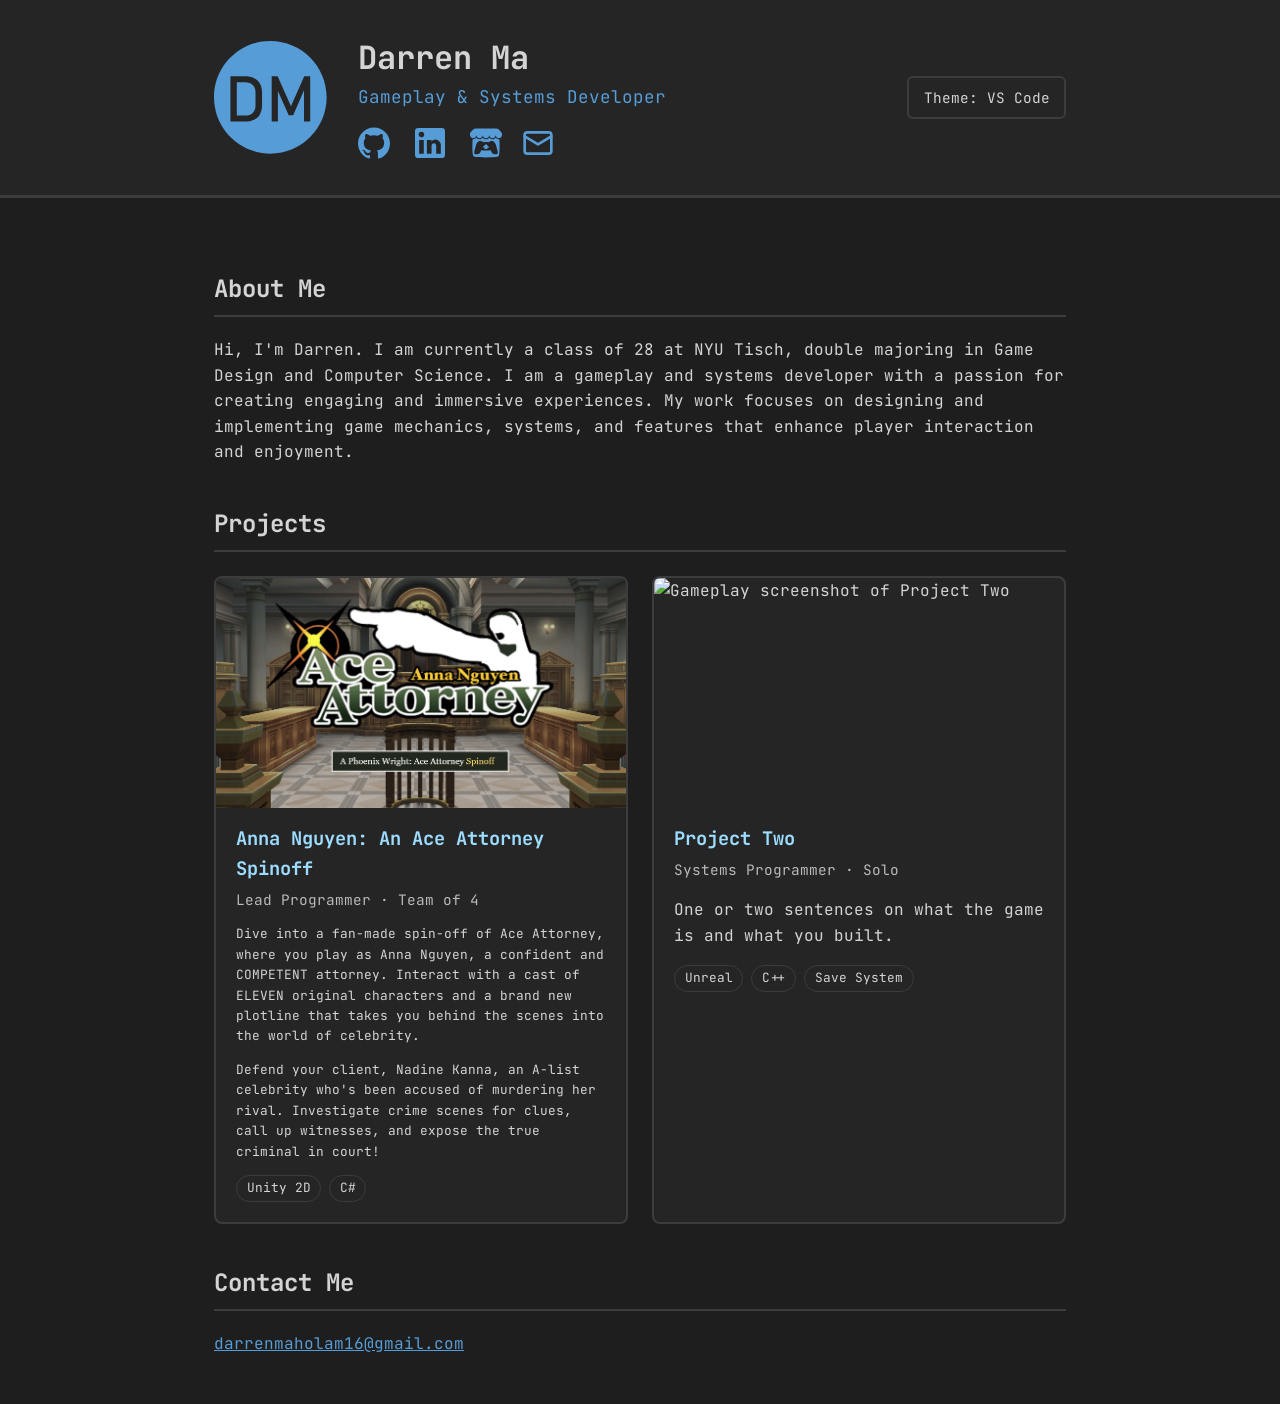
==== commit 09691bba: "added image" ====
--- a/index.html
+++ b/index.html
@@ -100,8 +100,12 @@
 		<h2>About Me</h2>
 		<section>
 			<p>
-				Hi, my name is Darren. I am a Junior at NYU studying Game Design BFA and
-				Computer Science BA, specialising in gameplay programming and back-end systems.
+				Hi, I'm Darren. I am currently a class of 28 at NYU Tisch, 
+				double majoring in Game Design and Computer Science. I am 
+				a gameplay and systems developer with a passion for 
+				creating engaging and immersive experiences. My work 
+				focuses on designing and implementing game mechanics, systems, 
+				and features that enhance player interaction and enjoyment.
 			</p>
 		</section>
 
@@ -113,14 +117,25 @@
 
 			<li>
 				<article class="project-card">
-					<img src="/images/Project_Banner_AceAttorneyClone.png" alt="Gameplay Screenshot of Ace Attorney Spinoff Project"
+					<img src="../images/Project_Banner_AceAttorneyClone.png" alt="Gameplay Screenshot of Ace Attorney Spinoff Project"
 						width="640" height="360" loading="lazy">
 					<div class="project-body">
 						<h3><a href="projects/project-one.html">Anna Nguyen: An Ace Attorney Spinoff</a></h3>
-						<p class="project-role">Lead Gameplay and Systems Programmer · Team of 4</p>
-						<p>
-							Built the testimony, cross-examination, and evidence-presentation systems for an Ace Attorney-inspired Unity game,
-							 along with an inventory system that tracks clues and deduction states across multi-stage investigations.
+						<p class="project-role">
+							Lead Programmer · Team of 4
+						</p>
+						
+						<p class="project-desc">
+							Dive into a fan-made spin-off of Ace Attorney, where you play as Anna Nguyen,
+							 a confident and COMPETENT attorney. Interact with a cast of ELEVEN original 
+							 characters and a brand new plotline that takes you behind the scenes into the 
+							 world of celebrity.
+						</p>
+
+						<p class="project-desc">
+							Defend your client, Nadine Kanna, an A-list celebrity who's been accused of 
+							murdering her rival. Investigate crime scenes for clues, call up witnesses, 
+							and expose the true criminal in court!
 						</p>
 						
 						<ul class="project-tags">
--- a/css/style.css
+++ b/css/style.css
@@ -1,17 +1,12 @@
 /* Default Colour Theme */
 :root {
-
-  --blue-1: #1B365D;
-  --blue-2: #005A9C;
-  --blue-3: #60C1E5;
-  --blue-4: #A0E0EF;
-
-  --bg: var(--blue-1);
-  --surface: var(--blue-2);
-  --text: #ffffff;
-  --accent: var(--blue-3);
-  --accent-hover: var(--blue-4);
-  --border: var(--blue-3);
+  --bg: #1e1e1e;
+  --surface: #252526;
+  --text: #d4d4d4;
+  --accent: #569cd6;
+  --accent-text: #9cdcfe;
+  --accent-hover: #9cdcfe;
+  --border: #3c3c3c;
 
   --font-mono: "JetBrains Mono", Consolas, Menlo, monospace;
 }
@@ -228,6 +223,10 @@
   border-radius: 999px;
 }
 
+.project-desc {
+  font-size: 0.8rem;
+}
+
 /* Mobile default */
 .header-inner {
   display: flex;
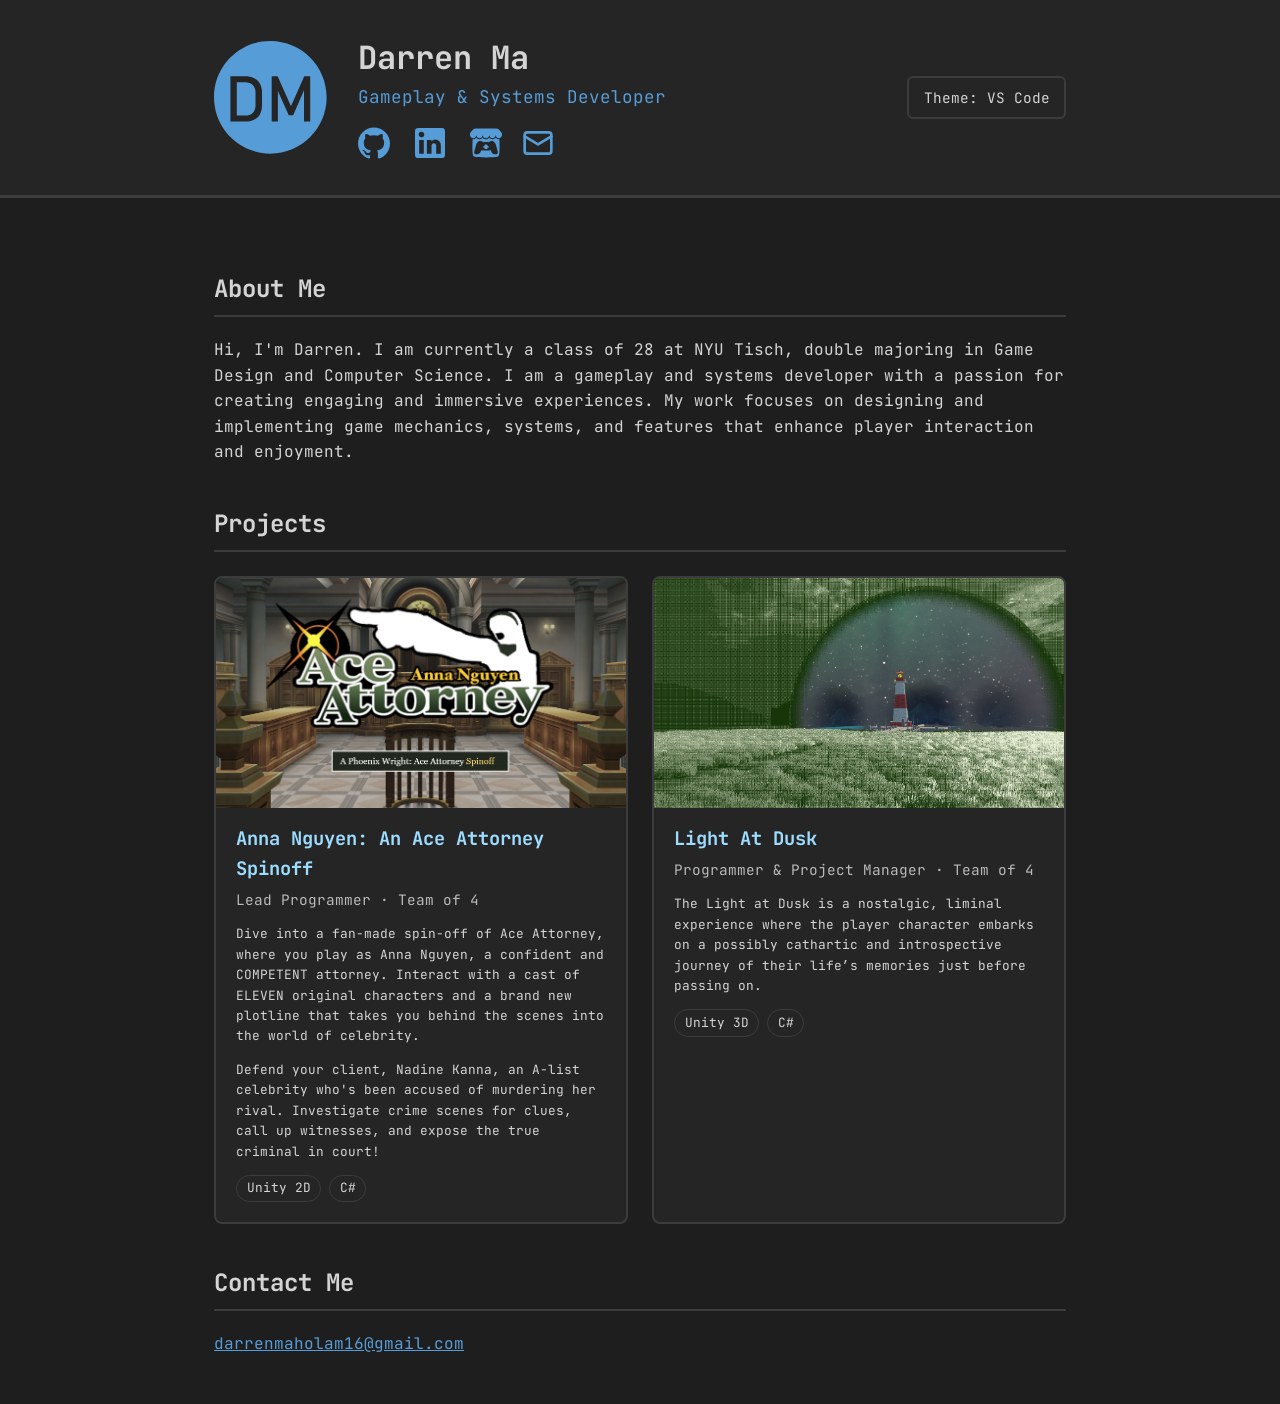
==== commit f2fd5d22: "Initial Page for Anna Nguyen" ====
--- a/index.html
+++ b/index.html
@@ -111,60 +111,68 @@
 
 		<section id="projects">
 
-		<h2>Projects</h2>
+			<h2>Projects</h2>
 
-		<ul class="projects-grid">
+			<ul class="projects-grid">
 
-			<li>
-				<article class="project-card">
-					<img src="../images/Project_Banner_AceAttorneyClone.png" alt="Gameplay Screenshot of Ace Attorney Spinoff Project"
-						width="640" height="360" loading="lazy">
-					<div class="project-body">
-						<h3><a href="projects/project-one.html">Anna Nguyen: An Ace Attorney Spinoff</a></h3>
-						<p class="project-role">
-							Lead Programmer · Team of 4
-						</p>
-						
-						<p class="project-desc">
-							Dive into a fan-made spin-off of Ace Attorney, where you play as Anna Nguyen,
-							 a confident and COMPETENT attorney. Interact with a cast of ELEVEN original 
-							 characters and a brand new plotline that takes you behind the scenes into the 
-							 world of celebrity.
-						</p>
+				<li>
+					<article class="project-card">
+						<img src="../images/Project_Banner_AceAttorneyClone.png" alt="Gameplay Screenshot of Ace Attorney Spinoff Project"
+							width="640" height="360" loading="lazy">
+						<div class="project-body">
+							<h3><a href="projects/anna-nguyen.html">Anna Nguyen: An Ace Attorney Spinoff</a></h3>
+							
+							<p class="project-role">
+								Lead Programmer · Team of 4
+							</p>
+							
+							<p class="project-desc">
+								Dive into a fan-made spin-off of Ace Attorney, where you play as Anna Nguyen,
+								a confident and COMPETENT attorney. Interact with a cast of ELEVEN original 
+								characters and a brand new plotline that takes you behind the scenes into the 
+								world of celebrity.
+							</p>
 
-						<p class="project-desc">
-							Defend your client, Nadine Kanna, an A-list celebrity who's been accused of 
-							murdering her rival. Investigate crime scenes for clues, call up witnesses, 
-							and expose the true criminal in court!
-						</p>
-						
-						<ul class="project-tags">
-							<li>Unity 2D</li>
-							<li>C#</li>
-						</ul>
-					</div>
-				</article>
-			</li>
+							<p class="project-desc">
+								Defend your client, Nadine Kanna, an A-list celebrity who's been accused of 
+								murdering her rival. Investigate crime scenes for clues, call up witnesses, 
+								and expose the true criminal in court!
+							</p>
+							
+							<ul class="project-tags">
+								<li>Unity 2D</li>
+								<li>C#</li>
+							</ul>
+						</div>
+					</article>
+				</li>
 
-			<li>
-				<article class="project-card">
-					<img src="images/projects/project-two.jpg" alt="Gameplay screenshot of Project Two"
-						width="640" height="360" loading="lazy">
-					<div class="project-body">
-						<h3><a href="projects/project-two.html">Project Two</a></h3>
-						<p class="project-role">Systems Programmer · Solo</p>
-						<p>One or two sentences on what the game is and what you built.</p>
-						
-						<ul class="project-tags">
-							<li>Unreal</li>
-							<li>C++</li>
-							<li>Save System</li>
-						</ul>
-					</div>
-				</article>
-			</li>
+				<li>
+					<article class="project-card">
+						<img src="../images/Project_Banner_LightAtDusk.png" alt="Gameplay screenshot of Project Two"
+							width="640" height="360" loading="lazy">
+						<div class="project-body">
+							<h3><a href="projects/project-two.html">Light At Dusk</a></h3>
+							
+							<p class="project-role">
+								Programmer & Project Manager · Team of 4
+							</p>
+							
+							<p class="project-desc">
+								The Light at Dusk is a nostalgic, liminal experience where the player 
+								character embarks on a possibly cathartic and introspective journey of their 
+								life’s memories just before passing on.
+							</p>
+							
+							<ul class="project-tags">
+								<li>Unity 3D</li>
+								<li>C#</li>
+							</ul>
+						</div>
+					</article>
+				</li>
 
-		</ul>
+			</ul>
 		</section>
 
 		<section>
--- a/css/style.css
+++ b/css/style.css
@@ -244,6 +244,66 @@
   margin-left: 0;
 }
 
+/* Projects HTML Files */
+.back-home {
+  color: var(--accent-text);
+  text-decoration: none;
+  font-weight: 700;
+}
+
+.project-page h1 { margin-bottom: 0.25rem; }
+
+.project-hero {
+  display: block;
+  width: 100%;
+  height: auto;
+  margin: 1.5rem 0;
+  border: 2px solid var(--border);
+  border-radius: 8px;
+}
+
+.project-facts {
+  display: grid;
+  grid-template-columns: repeat(2, 1fr);
+  gap: 1rem;
+  margin: 0 0 1rem;
+  padding: 1rem 1.25rem;
+  background: var(--surface);
+  border: 2px solid var(--border);
+  border-radius: 8px;
+}
+
+.project-facts dt { font-size: 0.8rem; opacity: 0.75; text-transform: uppercase; }
+.project-facts dd { margin: 0; font-weight: 700; }
+
+.video-embed {
+  position: relative;
+  aspect-ratio: 16 / 9;
+  border: 2px solid var(--border);
+  border-radius: 8px;
+  overflow: hidden;
+}
+
+.video-embed iframe {
+  position: absolute;
+  inset: 0;
+  width: 100%;
+  height: 100%;
+  border: 0;
+}
+
+.project-links { padding-left: 1.25rem; }
+
+.project-nav {
+  display: flex;
+  flex-wrap: wrap;
+  justify-content: space-between;
+  gap: 1rem;
+  margin-top: 3rem;
+  padding-top: 1.5rem;
+  border-top: 2px solid var(--border);
+}
+
 /* Tablet and Larger */
 @media (min-width: 768px) {
   .logo svg { 
@@ -259,4 +319,8 @@
   .projects-grid { 
     grid-template-columns: repeat(2, 1fr); 
   }
+
+  .project-facts { 
+    grid-template-columns: repeat(4, 1fr); 
+  }
 }
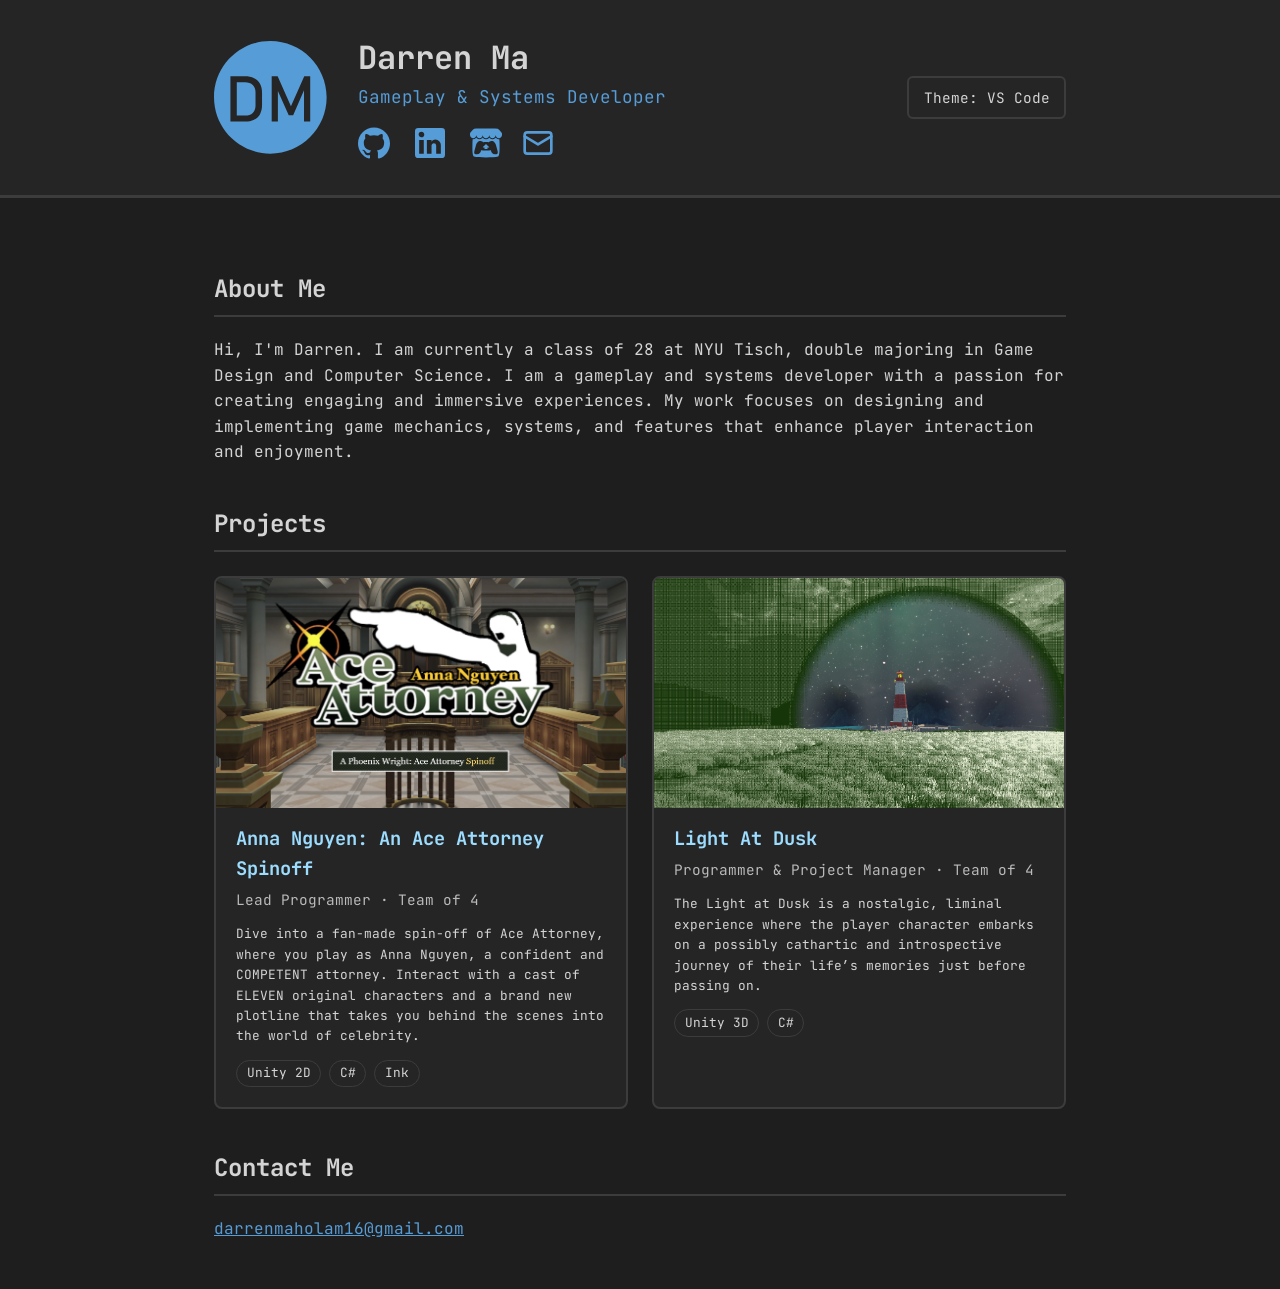
==== commit c39c98a7: "Worked on Anna nguyen Page" ====
--- a/index.html
+++ b/index.html
@@ -132,16 +132,11 @@
 								characters and a brand new plotline that takes you behind the scenes into the 
 								world of celebrity.
 							</p>
-
-							<p class="project-desc">
-								Defend your client, Nadine Kanna, an A-list celebrity who's been accused of 
-								murdering her rival. Investigate crime scenes for clues, call up witnesses, 
-								and expose the true criminal in court!
-							</p>
 							
 							<ul class="project-tags">
 								<li>Unity 2D</li>
 								<li>C#</li>
+								<li>Ink</li>
 							</ul>
 						</div>
 					</article>
